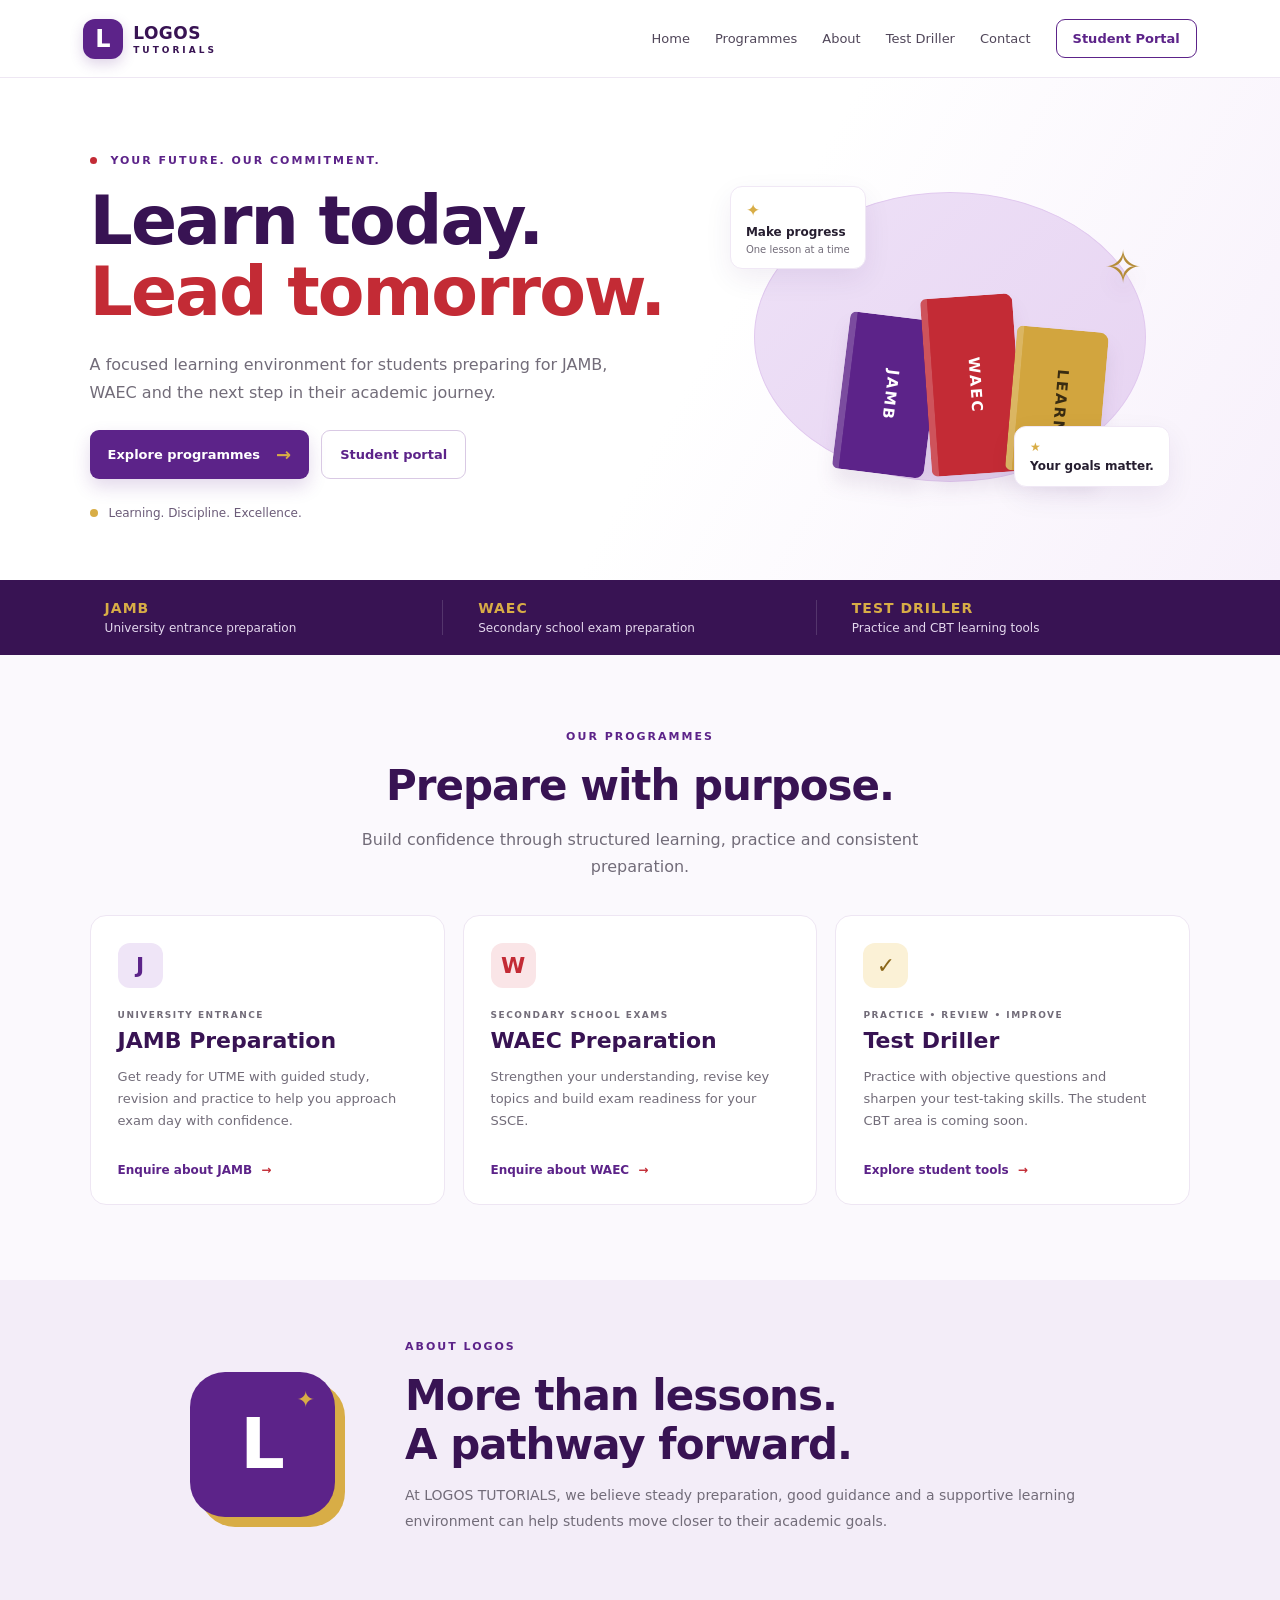
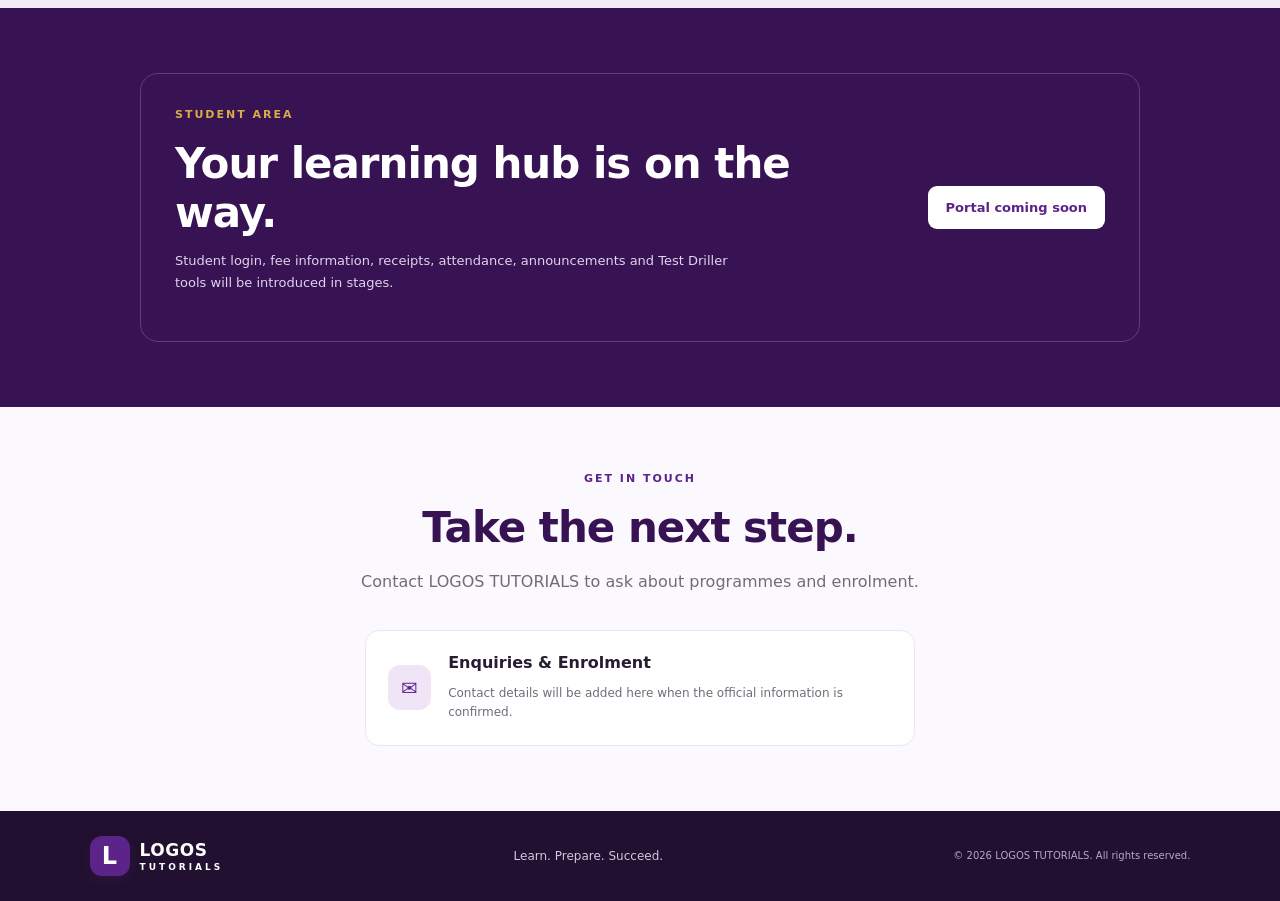
==== index.html @ 43d0f409 "Add files via upload" ====
<!doctype html>
<html lang="en">
<head>
  <meta charset="utf-8">
  <meta name="viewport" content="width=device-width, initial-scale=1">
  <meta name="description" content="LOGOS Tutorials — JAMB and WAEC preparation, student learning resources and test practice.">
  <title>LOGOS TUTORIALS | Learn. Prepare. Succeed.</title>
  <link rel="stylesheet" href="styles.css">
</head>
<body>
  <header class="header">
    <a class="brand" href="#home" aria-label="LOGOS Tutorials home"><span class="brand-mark">L</span><span>LOGOS <small>TUTORIALS</small></span></a>
    <button class="menu-toggle" aria-expanded="false" aria-controls="nav" aria-label="Toggle navigation">☰</button>
    <nav id="nav" class="nav">
      <a href="#home">Home</a><a href="#programmes">Programmes</a><a href="#about">About</a><a href="#driller">Test Driller</a><a href="#contact">Contact</a>
      <a class="nav-login" href="#portal">Student Portal</a>
    </nav>
  </header>
  <main>
    <section class="hero" id="home">
      <div class="hero-copy">
        <p class="eyebrow"><span></span> YOUR FUTURE. OUR COMMITMENT.</p>
        <h1>Learn today.<br><span>Lead tomorrow.</span></h1>
        <p class="lead">A focused learning environment for students preparing for JAMB, WAEC and the next step in their academic journey.</p>
        <div class="hero-actions"><a class="button primary" href="#programmes">Explore programmes <span>→</span></a><a class="button ghost" href="#portal">Student portal</a></div>
        <div class="hero-note"><span class="gold-dot"></span> Learning. Discipline. Excellence.</div>
      </div>
      <div class="hero-art" aria-label="Study and academic success illustration">
        <div class="art-circle"></div><div class="floating-card card-top"><span class="mini-icon">✦</span><b>Make progress</b><small>One lesson at a time</small></div>
        <div class="book-stack"><div class="book book-one">JAMB</div><div class="book book-two">WAEC</div><div class="book book-three">LEARN</div><div class="plant">✧</div></div>
        <div class="floating-card card-bottom"><span class="gold-star">★</span><b>Your goals matter.</b></div>
      </div>
    </section>
    <section class="quick-strip"><div><b>JAMB</b><span>University entrance preparation</span></div><div><b>WAEC</b><span>Secondary school exam preparation</span></div><div><b>TEST DRILLER</b><span>Practice and CBT learning tools</span></div></section>
    <section class="section" id="programmes">
      <div class="section-heading"><p class="eyebrow">OUR PROGRAMMES</p><h2>Prepare with purpose.</h2><p>Build confidence through structured learning, practice and consistent preparation.</p></div>
      <div class="programme-grid">
        <article class="programme jamb"><div class="programme-symbol">J</div><p class="tag">UNIVERSITY ENTRANCE</p><h3>JAMB Preparation</h3><p>Get ready for UTME with guided study, revision and practice to help you approach exam day with confidence.</p><a href="#contact">Enquire about JAMB <span>→</span></a></article>
        <article class="programme waec"><div class="programme-symbol">W</div><p class="tag">SECONDARY SCHOOL EXAMS</p><h3>WAEC Preparation</h3><p>Strengthen your understanding, revise key topics and build exam readiness for your SSCE.</p><a href="#contact">Enquire about WAEC <span>→</span></a></article>
        <article class="programme driller" id="driller"><div class="programme-symbol">✓</div><p class="tag">PRACTICE • REVIEW • IMPROVE</p><h3>Test Driller</h3><p>Practice with objective questions and sharpen your test-taking skills. The student CBT area is coming soon.</p><a href="#portal">Explore student tools <span>→</span></a></article>
      </div>
    </section>
    <section class="about-section" id="about"><div class="about-inner"><div class="about-badge">L<span>✦</span></div><div><p class="eyebrow">ABOUT LOGOS</p><h2>More than lessons.<br>A pathway forward.</h2><p>At LOGOS TUTORIALS, we believe steady preparation, good guidance and a supportive learning environment can help students move closer to their academic goals.</p></div></div></section>
    <section class="portal-section" id="portal"><div class="portal-box"><div><p class="eyebrow">STUDENT AREA</p><h2>Your learning hub is on the way.</h2><p>Student login, fee information, receipts, attendance, announcements and Test Driller tools will be introduced in stages.</p></div><a class="button light" href="#contact">Portal coming soon</a></div></section>
    <section class="contact-section" id="contact"><div class="section-heading"><p class="eyebrow">GET IN TOUCH</p><h2>Take the next step.</h2><p>Contact LOGOS TUTORIALS to ask about programmes and enrolment.</p></div><div class="contact-card"><div class="contact-icon">✉</div><div><b>Enquiries & Enrolment</b><p>Contact details will be added here when the official information is confirmed.</p></div></div></section>
  </main>
  <footer><a class="brand footer-brand" href="#home"><span class="brand-mark">L</span><span>LOGOS <small>TUTORIALS</small></span></a><p>Learn. Prepare. Succeed.</p><small>© <span id="year"></span> LOGOS TUTORIALS. All rights reserved.</small></footer>
  <script src="script.js"></script>
</body>
</html>
---- styles.css ----
:root{--purple:#5c2389;--purple-dark:#381353;--purple-light:#efe5f7;--gold:#d8ad46;--red:#c32b35;--ink:#261e30;--muted:#726c79;--white:#fff;--bg:#fbf9fd}*{box-sizing:border-box}html{scroll-behavior:smooth}body{margin:0;font-family:Inter,ui-sans-serif,system-ui,-apple-system,"Segoe UI",sans-serif;color:var(--ink);background:var(--bg)}a{color:inherit;text-decoration:none}.header{height:auto;min-height:78px;padding:14px 6.5%;display:flex;align-items:center;justify-content:space-between;background:#fff;border-bottom:1px solid #eee7f3;position:sticky;top:0;z-index:20}.brand{display:flex;align-items:center;gap:10px;font-weight:900;letter-spacing:.5px;color:var(--purple-dark);font-size:17px}.brand small{display:block;font-size:9px;letter-spacing:3px;margin-top:2px}.brand-mark{display:grid;place-items:center;width:40px;height:40px;background:var(--purple);color:white;border-radius:12px;font-weight:900;font-size:24px;box-shadow:0 5px 14px #5c238933}.nav{display:flex;align-items:center;gap:25px;font-size:13px;color:#51475a}.nav a:hover{color:var(--purple)}.nav-login{border:1px solid var(--purple);padding:11px 16px;border-radius:9px;color:var(--purple);font-weight:700}.menu-toggle{display:none;border:0;background:transparent;font-size:24px;color:var(--purple)}.hero{padding:76px 7% 60px;display:grid;grid-template-columns:1.1fr .9fr;align-items:center;gap:32px;min-height:470px;background:linear-gradient(120deg,#fff 55%,#f7f0fb)}.eyebrow{font-size:11px;font-weight:800;letter-spacing:2px;color:var(--purple);margin:0 0 18px}.eyebrow span{display:inline-block;width:7px;height:7px;border-radius:50%;background:var(--red);margin-right:8px}.hero h1{font-size:clamp(42px,6vw,68px);line-height:1.05;letter-spacing:-2px;margin:0;color:var(--purple-dark)}.hero h1 span{color:var(--red)}.lead{max-width:520px;color:var(--muted);line-height:1.75;font-size:16px;margin:23px 0}.hero-actions{display:flex;gap:12px;flex-wrap:wrap}.button{display:inline-flex;align-items:center;gap:16px;padding:14px 18px;border-radius:9px;font-size:13px;font-weight:800}.primary{background:var(--purple);color:#fff;box-shadow:0 8px 18px #5c23892c}.primary span{color:var(--gold);font-size:18px}.ghost{border:1px solid #d9c9e4;color:var(--purple)}.hero-note{margin-top:27px;font-size:12px;color:#6b5b78}.gold-dot{width:8px;height:8px;background:var(--gold);display:inline-block;border-radius:50%;margin-right:7px}.hero-art{height:330px;position:relative;max-width:440px;width:100%;margin:auto}.art-circle{position:absolute;inset:20px 24px 20px 24px;border-radius:50%;background:linear-gradient(135deg,#eee1f7,#e7d4f2);border:1px solid #e1c9ef}.book-stack{position:absolute;left:24%;right:14%;bottom:28px;height:190px;display:flex;align-items:end;justify-content:center;filter:drop-shadow(0 14px 9px #46205b18)}.book{height:158px;width:92px;border-radius:6px 9px 9px 6px;display:flex;align-items:center;justify-content:center;writing-mode:vertical-rl;transform:rotate(7deg);font-size:15px;font-weight:900;letter-spacing:2px;color:white;border-left:7px solid #ffffff30}.book-one{background:var(--purple);margin-right:-7px}.book-two{background:var(--red);height:178px;transform:rotate(-4deg);margin-right:-7px}.book-three{background:#d2a53e;color:#382b11;height:145px;transform:rotate(5deg)}.plant{font-size:46px;color:#b58c38;position:absolute;right:-34px;top:-44px;writing-mode:horizontal-tb}.floating-card{position:absolute;background:white;border:1px solid #f0e8f5;border-radius:12px;padding:13px 15px;box-shadow:0 10px 28px #3d155f12;font-size:12px;display:grid;gap:5px}.floating-card small{color:var(--muted)}.card-top{top:14px;left:0}.mini-icon{color:var(--gold);font-size:17px}.card-bottom{right:0;bottom:15px}.gold-star{color:var(--gold)}.quick-strip{display:grid;grid-template-columns:repeat(3,1fr);padding:20px 7%;background:var(--purple-dark);color:#fff;gap:20px}.quick-strip div{display:grid;gap:5px;border-right:1px solid #ffffff25;padding-left:15px}.quick-strip div:last-child{border:0}.quick-strip b{font-size:14px;color:var(--gold);letter-spacing:1px}.quick-strip span{font-size:12px;color:#e4d8ee}.section{padding:75px 7%}.section-heading{text-align:center;max-width:650px;margin:0 auto 35px}.section-heading h2,.about-inner h2,.portal-box h2{font-size:clamp(28px,4vw,42px);letter-spacing:-1px;color:var(--purple-dark);margin:0 0 13px}.section-heading>p:last-child{color:var(--muted);line-height:1.7}.programme-grid{display:grid;grid-template-columns:repeat(3,1fr);gap:18px}.programme{padding:27px;border-radius:16px;background:#fff;border:1px solid #eee6f3;min-height:285px;display:flex;flex-direction:column}.programme-symbol{width:45px;height:45px;border-radius:12px;display:grid;place-items:center;background:var(--purple-light);color:var(--purple);font-weight:900;font-size:22px}.waec .programme-symbol{background:#fae5e7;color:var(--red)}.driller .programme-symbol{background:#fbf1d6;color:#8b6618}.tag{font-size:9px;font-weight:900;letter-spacing:1.5px;color:var(--muted);margin:22px 0 8px}.programme h3{margin:0;font-size:22px;color:var(--purple-dark)}.programme>p:not(.tag){font-size:13px;color:var(--muted);line-height:1.7}.programme>a{margin-top:auto;color:var(--purple);font-weight:800;font-size:12px;padding-top:18px}.programme>a span{color:var(--red);margin-left:5px}.about-section{background:#f3edf8;padding:60px 7%}.about-inner{max-width:900px;margin:auto;display:grid;grid-template-columns:180px 1fr;gap:35px;align-items:center}.about-badge{width:145px;height:145px;border-radius:35px;background:var(--purple);color:#fff;font-size:70px;font-weight:900;display:grid;place-items:center;position:relative;box-shadow:10px 10px 0 #d8ad46}.about-badge span{position:absolute;font-size:22px;color:var(--gold);right:20px;top:15px}.about-inner p:not(.eyebrow){color:var(--muted);line-height:1.8;font-size:14px}.portal-section{padding:65px 7%;background:var(--purple-dark)}.portal-box{max-width:1000px;margin:auto;border:1px solid #ffffff30;border-radius:18px;padding:34px;display:flex;align-items:center;justify-content:space-between;gap:25px;color:white}.portal-box h2{color:white}.portal-box p:not(.eyebrow){max-width:560px;color:#e0d3eb;line-height:1.7;font-size:13px}.portal-box .eyebrow{color:var(--gold)}.light{background:white;color:var(--purple);white-space:nowrap}.contact-section{padding:65px 7%}.contact-card{max-width:550px;margin:auto;border:1px solid #eee4f3;background:#fff;border-radius:14px;padding:22px;display:flex;gap:17px;align-items:center}.contact-icon{width:45px;height:45px;border-radius:12px;background:var(--purple-light);color:var(--purple);display:grid;place-items:center;font-size:20px}.contact-card p{color:var(--muted);font-size:12px;line-height:1.6;margin-bottom:0}footer{padding:25px 7%;background:#21102f;color:#fff;display:flex;align-items:center;justify-content:space-between;gap:15px;flex-wrap:wrap}.footer-brand{color:white}footer p{color:#d5c6e2;font-size:12px}footer>small{color:#b8a8c7;font-size:10px}
@media(max-width:800px){.header{padding:12px 5%}.menu-toggle{display:block}.nav{display:none;position:absolute;top:68px;left:0;right:0;background:white;padding:18px 5%;border-top:1px solid #eee;box-shadow:0 10px 20px #25103310;flex-direction:column;align-items:stretch;gap:17px}.nav.open{display:flex}.nav-login{text-align:center}.hero{padding:50px 6% 40px;grid-template-columns:1fr;gap:15px}.hero-art{height:285px;max-width:390px}.hero h1{font-size:52px}.quick-strip{padding:20px 5%;grid-template-columns:1fr;gap:14px}.quick-strip div{border-right:0;border-bottom:1px solid #ffffff25;padding:0 0 12px}.quick-strip div:last-child{padding-bottom:0}.section{padding:55px 5%}.programme-grid{grid-template-columns:1fr}.programme{min-height:240px}.about-inner{grid-template-columns:1fr;gap:24px}.about-badge{width:105px;height:105px;font-size:52px}.portal-box{padding:25px;align-items:flex-start;flex-direction:column}.contact-section{padding:55px 5%}footer{padding:25px 5%;}}
@media(min-width:801px) and (max-width:1050px){.nav{gap:14px}.hero{padding-left:5%;padding-right:5%}.programme-grid{gap:12px}.programme{padding:22px}}
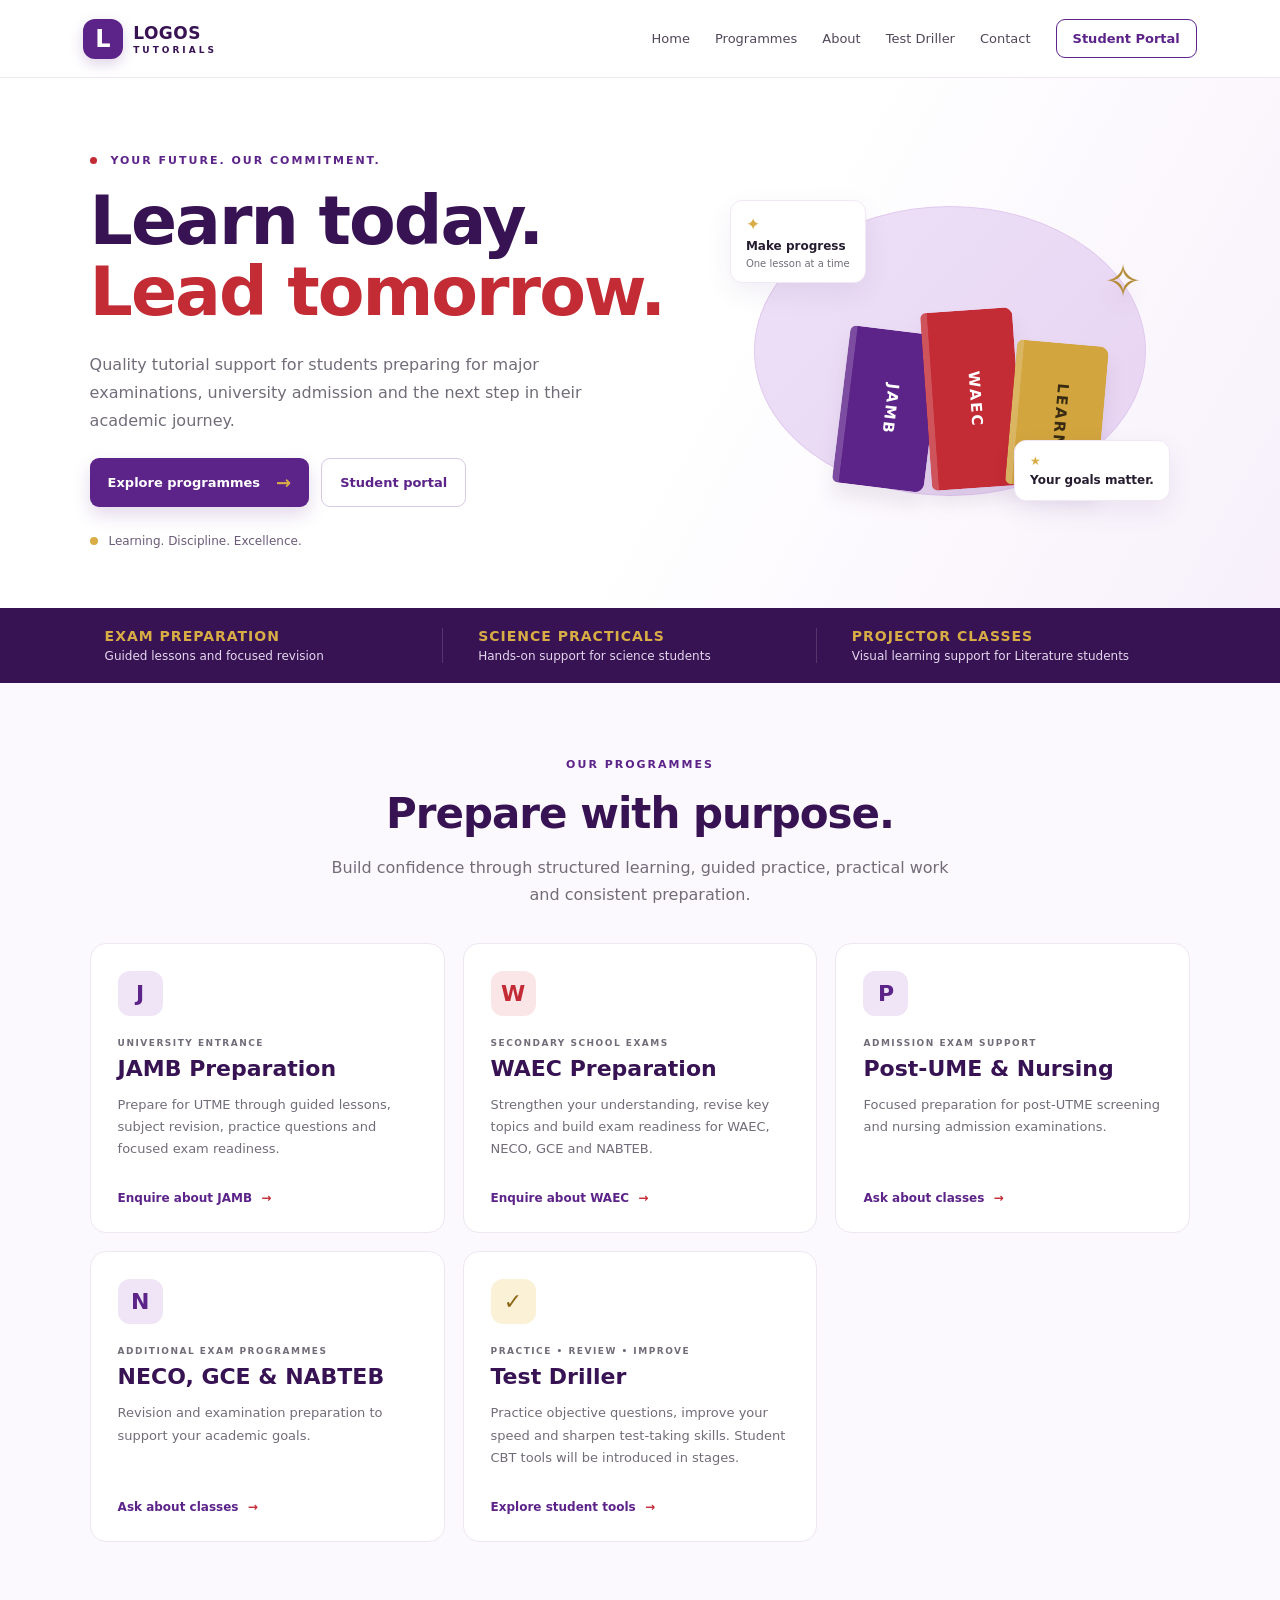
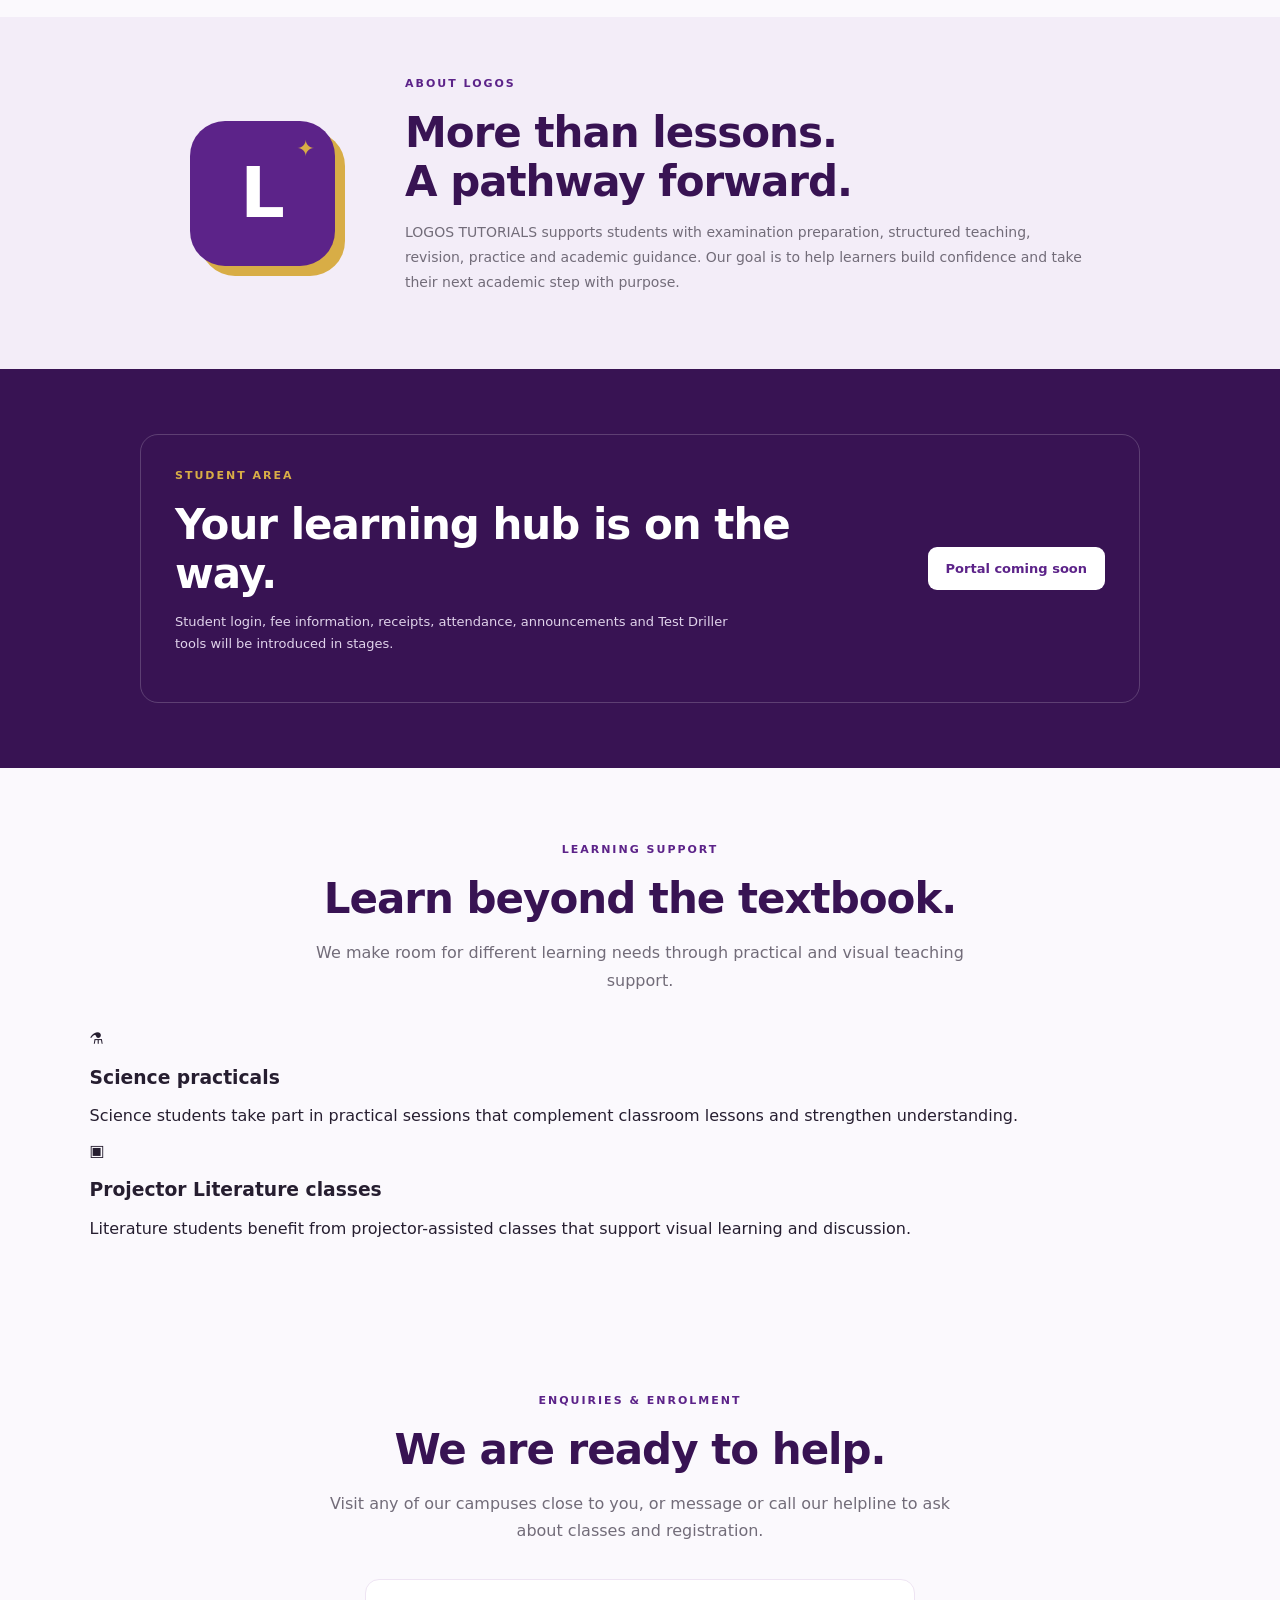
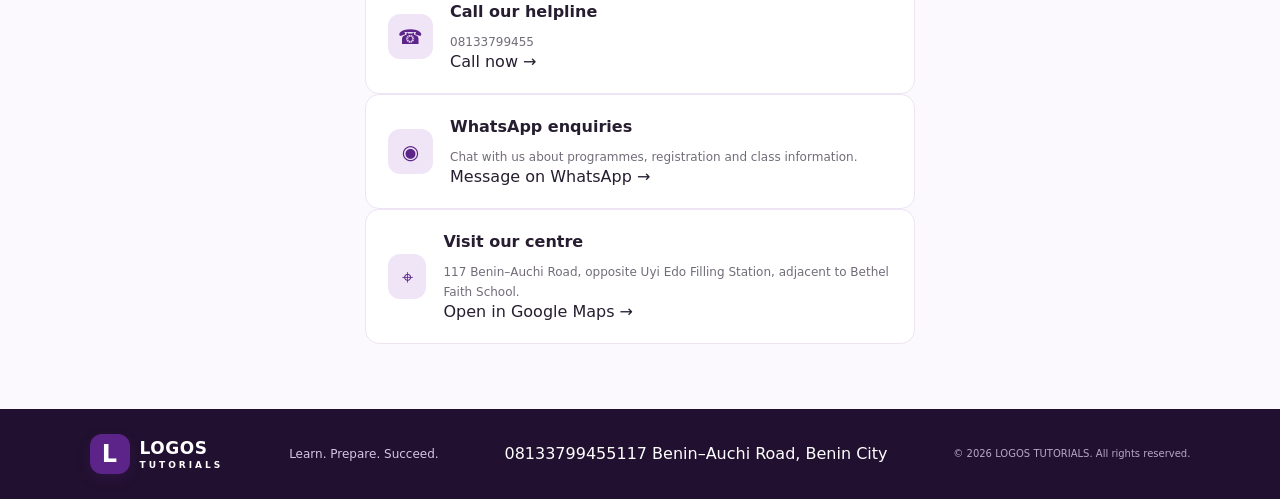
==== commit ba529672: "Add files via upload" ====
--- a/index.html
+++ b/index.html
@@ -21,7 +21,7 @@
       <div class="hero-copy">
         <p class="eyebrow"><span></span> YOUR FUTURE. OUR COMMITMENT.</p>
         <h1>Learn today.<br><span>Lead tomorrow.</span></h1>
-        <p class="lead">A focused learning environment for students preparing for JAMB, WAEC and the next step in their academic journey.</p>
+        <p class="lead">Quality tutorial support for students preparing for major examinations, university admission and the next step in their academic journey.</p>
         <div class="hero-actions"><a class="button primary" href="#programmes">Explore programmes <span>→</span></a><a class="button ghost" href="#portal">Student portal</a></div>
         <div class="hero-note"><span class="gold-dot"></span> Learning. Discipline. Excellence.</div>
       </div>
@@ -31,20 +31,21 @@
         <div class="floating-card card-bottom"><span class="gold-star">★</span><b>Your goals matter.</b></div>
       </div>
     </section>
-    <section class="quick-strip"><div><b>JAMB</b><span>University entrance preparation</span></div><div><b>WAEC</b><span>Secondary school exam preparation</span></div><div><b>TEST DRILLER</b><span>Practice and CBT learning tools</span></div></section>
+    <section class="quick-strip"><div><b>EXAM PREPARATION</b><span>Guided lessons and focused revision</span></div><div><b>SCIENCE PRACTICALS</b><span>Hands-on support for science students</span></div><div><b>PROJECTOR CLASSES</b><span>Visual learning support for Literature students</span></div></section>
     <section class="section" id="programmes">
-      <div class="section-heading"><p class="eyebrow">OUR PROGRAMMES</p><h2>Prepare with purpose.</h2><p>Build confidence through structured learning, practice and consistent preparation.</p></div>
+      <div class="section-heading"><p class="eyebrow">OUR PROGRAMMES</p><h2>Prepare with purpose.</h2><p>Build confidence through structured learning, guided practice, practical work and consistent preparation.</p></div>
       <div class="programme-grid">
-        <article class="programme jamb"><div class="programme-symbol">J</div><p class="tag">UNIVERSITY ENTRANCE</p><h3>JAMB Preparation</h3><p>Get ready for UTME with guided study, revision and practice to help you approach exam day with confidence.</p><a href="#contact">Enquire about JAMB <span>→</span></a></article>
-        <article class="programme waec"><div class="programme-symbol">W</div><p class="tag">SECONDARY SCHOOL EXAMS</p><h3>WAEC Preparation</h3><p>Strengthen your understanding, revise key topics and build exam readiness for your SSCE.</p><a href="#contact">Enquire about WAEC <span>→</span></a></article>
-        <article class="programme driller" id="driller"><div class="programme-symbol">✓</div><p class="tag">PRACTICE • REVIEW • IMPROVE</p><h3>Test Driller</h3><p>Practice with objective questions and sharpen your test-taking skills. The student CBT area is coming soon.</p><a href="#portal">Explore student tools <span>→</span></a></article>
+        <article class="programme jamb"><div class="programme-symbol">J</div><p class="tag">UNIVERSITY ENTRANCE</p><h3>JAMB Preparation</h3><p>Prepare for UTME through guided lessons, subject revision, practice questions and focused exam readiness.</p><a href="#contact">Enquire about JAMB <span>→</span></a></article>
+        <article class="programme waec"><div class="programme-symbol">W</div><p class="tag">SECONDARY SCHOOL EXAMS</p><h3>WAEC Preparation</h3><p>Strengthen your understanding, revise key topics and build exam readiness for WAEC, NECO, GCE and NABTEB.</p><a href="#contact">Enquire about WAEC <span>→</span></a></article><article class="programme"><div class="programme-symbol">P</div><p class="tag">ADMISSION EXAM SUPPORT</p><h3>Post-UME &amp; Nursing</h3><p>Focused preparation for post-UTME screening and nursing admission examinations.</p><a href="#contact">Ask about classes <span>→</span></a></article><article class="programme"><div class="programme-symbol">N</div><p class="tag">ADDITIONAL EXAM PROGRAMMES</p><h3>NECO, GCE &amp; NABTEB</h3><p>Revision and examination preparation to support your academic goals.</p><a href="#contact">Ask about classes <span>→</span></a></article>
+        <article class="programme driller" id="driller"><div class="programme-symbol">✓</div><p class="tag">PRACTICE • REVIEW • IMPROVE</p><h3>Test Driller</h3><p>Practice objective questions, improve your speed and sharpen test-taking skills. Student CBT tools will be introduced in stages.</p><a href="#portal">Explore student tools <span>→</span></a></article>
       </div>
     </section>
-    <section class="about-section" id="about"><div class="about-inner"><div class="about-badge">L<span>✦</span></div><div><p class="eyebrow">ABOUT LOGOS</p><h2>More than lessons.<br>A pathway forward.</h2><p>At LOGOS TUTORIALS, we believe steady preparation, good guidance and a supportive learning environment can help students move closer to their academic goals.</p></div></div></section>
+    <section class="about-section" id="about"><div class="about-inner"><div class="about-badge">L<span>✦</span></div><div><p class="eyebrow">ABOUT LOGOS</p><h2>More than lessons.<br>A pathway forward.</h2><p>LOGOS TUTORIALS supports students with examination preparation, structured teaching, revision, practice and academic guidance. Our goal is to help learners build confidence and take their next academic step with purpose.</p></div></div></section>
     <section class="portal-section" id="portal"><div class="portal-box"><div><p class="eyebrow">STUDENT AREA</p><h2>Your learning hub is on the way.</h2><p>Student login, fee information, receipts, attendance, announcements and Test Driller tools will be introduced in stages.</p></div><a class="button light" href="#contact">Portal coming soon</a></div></section>
-    <section class="contact-section" id="contact"><div class="section-heading"><p class="eyebrow">GET IN TOUCH</p><h2>Take the next step.</h2><p>Contact LOGOS TUTORIALS to ask about programmes and enrolment.</p></div><div class="contact-card"><div class="contact-icon">✉</div><div><b>Enquiries & Enrolment</b><p>Contact details will be added here when the official information is confirmed.</p></div></div></section>
+    <section class="learning-support section" id="support"><div class="section-heading"><p class="eyebrow">LEARNING SUPPORT</p><h2>Learn beyond the textbook.</h2><p>We make room for different learning needs through practical and visual teaching support.</p></div><div class="support-grid"><article><span class="support-icon">⚗</span><h3>Science practicals</h3><p>Science students take part in practical sessions that complement classroom lessons and strengthen understanding.</p></article><article><span class="support-icon">▣</span><h3>Projector Literature classes</h3><p>Literature students benefit from projector-assisted classes that support visual learning and discussion.</p></article></div></section>
+<section class="contact-section" id="contact"><div class="section-heading"><p class="eyebrow">ENQUIRIES &amp; ENROLMENT</p><h2>We are ready to help.</h2><p>Visit any of our campuses close to you, or message or call our helpline to ask about classes and registration.</p></div><div class="contact-grid"><article class="contact-card"><div class="contact-icon">☎</div><div><b>Call our helpline</b><p><a href="tel:+2348133799455">08133799455</a></p><a class="contact-action" href="tel:+2348133799455">Call now →</a></div></article><article class="contact-card"><div class="contact-icon">◉</div><div><b>WhatsApp enquiries</b><p>Chat with us about programmes, registration and class information.</p><a class="contact-action" href="https://wa.me/2348133799455?text=Hello%20LOGOS%20TUTORIALS%2C%20I%20would%20like%20to%20make%20an%20enquiry." target="_blank" rel="noopener">Message on WhatsApp →</a></div></article><article class="contact-card address-card"><div class="contact-icon">⌖</div><div><b>Visit our centre</b><p>117 Benin–Auchi Road, opposite Uyi Edo Filling Station, adjacent to Bethel Faith School.</p><a class="contact-action" href="https://www.google.com/maps/search/?api=1&amp;query=117+Benin+Auchi+Road+opposite+Uyi+Edo+Filling+Station+adjacent+Bethel+Faith+School" target="_blank" rel="noopener">Open in Google Maps →</a></div></article></div></section>
   </main>
-  <footer><a class="brand footer-brand" href="#home"><span class="brand-mark">L</span><span>LOGOS <small>TUTORIALS</small></span></a><p>Learn. Prepare. Succeed.</p><small>© <span id="year"></span> LOGOS TUTORIALS. All rights reserved.</small></footer>
+  <footer><a class="brand footer-brand" href="#home"><span class="brand-mark">L</span><span>LOGOS <small>TUTORIALS</small></span></a><p>Learn. Prepare. Succeed.</p><div class="footer-contact"><a href="tel:+2348133799455">08133799455</a><span>117 Benin–Auchi Road, Benin City</span></div><small>© <span id="year"></span> LOGOS TUTORIALS. All rights reserved.</small></footer>
   <script src="script.js"></script>
 </body>
 </html>
--- a/styles.css
+++ b/styles.css
@@ -1,3 +1,20 @@
 :root{--purple:#5c2389;--purple-dark:#381353;--purple-light:#efe5f7;--gold:#d8ad46;--red:#c32b35;--ink:#261e30;--muted:#726c79;--white:#fff;--bg:#fbf9fd}*{box-sizing:border-box}html{scroll-behavior:smooth}body{margin:0;font-family:Inter,ui-sans-serif,system-ui,-apple-system,"Segoe UI",sans-serif;color:var(--ink);background:var(--bg)}a{color:inherit;text-decoration:none}.header{height:auto;min-height:78px;padding:14px 6.5%;display:flex;align-items:center;justify-content:space-between;background:#fff;border-bottom:1px solid #eee7f3;position:sticky;top:0;z-index:20}.brand{display:flex;align-items:center;gap:10px;font-weight:900;letter-spacing:.5px;color:var(--purple-dark);font-size:17px}.brand small{display:block;font-size:9px;letter-spacing:3px;margin-top:2px}.brand-mark{display:grid;place-items:center;width:40px;height:40px;background:var(--purple);color:white;border-radius:12px;font-weight:900;font-size:24px;box-shadow:0 5px 14px #5c238933}.nav{display:flex;align-items:center;gap:25px;font-size:13px;color:#51475a}.nav a:hover{color:var(--purple)}.nav-login{border:1px solid var(--purple);padding:11px 16px;border-radius:9px;color:var(--purple);font-weight:700}.menu-toggle{display:none;border:0;background:transparent;font-size:24px;color:var(--purple)}.hero{padding:76px 7% 60px;display:grid;grid-template-columns:1.1fr .9fr;align-items:center;gap:32px;min-height:470px;background:linear-gradient(120deg,#fff 55%,#f7f0fb)}.eyebrow{font-size:11px;font-weight:800;letter-spacing:2px;color:var(--purple);margin:0 0 18px}.eyebrow span{display:inline-block;width:7px;height:7px;border-radius:50%;background:var(--red);margin-right:8px}.hero h1{font-size:clamp(42px,6vw,68px);line-height:1.05;letter-spacing:-2px;margin:0;color:var(--purple-dark)}.hero h1 span{color:var(--red)}.lead{max-width:520px;color:var(--muted);line-height:1.75;font-size:16px;margin:23px 0}.hero-actions{display:flex;gap:12px;flex-wrap:wrap}.button{display:inline-flex;align-items:center;gap:16px;padding:14px 18px;border-radius:9px;font-size:13px;font-weight:800}.primary{background:var(--purple);color:#fff;box-shadow:0 8px 18px #5c23892c}.primary span{color:var(--gold);font-size:18px}.ghost{border:1px solid #d9c9e4;color:var(--purple)}.hero-note{margin-top:27px;font-size:12px;color:#6b5b78}.gold-dot{width:8px;height:8px;background:var(--gold);display:inline-block;border-radius:50%;margin-right:7px}.hero-art{height:330px;position:relative;max-width:440px;width:100%;margin:auto}.art-circle{position:absolute;inset:20px 24px 20px 24px;border-radius:50%;background:linear-gradient(135deg,#eee1f7,#e7d4f2);border:1px solid #e1c9ef}.book-stack{position:absolute;left:24%;right:14%;bottom:28px;height:190px;display:flex;align-items:end;justify-content:center;filter:drop-shadow(0 14px 9px #46205b18)}.book{height:158px;width:92px;border-radius:6px 9px 9px 6px;display:flex;align-items:center;justify-content:center;writing-mode:vertical-rl;transform:rotate(7deg);font-size:15px;font-weight:900;letter-spacing:2px;color:white;border-left:7px solid #ffffff30}.book-one{background:var(--purple);margin-right:-7px}.book-two{background:var(--red);height:178px;transform:rotate(-4deg);margin-right:-7px}.book-three{background:#d2a53e;color:#382b11;height:145px;transform:rotate(5deg)}.plant{font-size:46px;color:#b58c38;position:absolute;right:-34px;top:-44px;writing-mode:horizontal-tb}.floating-card{position:absolute;background:white;border:1px solid #f0e8f5;border-radius:12px;padding:13px 15px;box-shadow:0 10px 28px #3d155f12;font-size:12px;display:grid;gap:5px}.floating-card small{color:var(--muted)}.card-top{top:14px;left:0}.mini-icon{color:var(--gold);font-size:17px}.card-bottom{right:0;bottom:15px}.gold-star{color:var(--gold)}.quick-strip{display:grid;grid-template-columns:repeat(3,1fr);padding:20px 7%;background:var(--purple-dark);color:#fff;gap:20px}.quick-strip div{display:grid;gap:5px;border-right:1px solid #ffffff25;padding-left:15px}.quick-strip div:last-child{border:0}.quick-strip b{font-size:14px;color:var(--gold);letter-spacing:1px}.quick-strip span{font-size:12px;color:#e4d8ee}.section{padding:75px 7%}.section-heading{text-align:center;max-width:650px;margin:0 auto 35px}.section-heading h2,.about-inner h2,.portal-box h2{font-size:clamp(28px,4vw,42px);letter-spacing:-1px;color:var(--purple-dark);margin:0 0 13px}.section-heading>p:last-child{color:var(--muted);line-height:1.7}.programme-grid{display:grid;grid-template-columns:repeat(3,1fr);gap:18px}.programme{padding:27px;border-radius:16px;background:#fff;border:1px solid #eee6f3;min-height:285px;display:flex;flex-direction:column}.programme-symbol{width:45px;height:45px;border-radius:12px;display:grid;place-items:center;background:var(--purple-light);color:var(--purple);font-weight:900;font-size:22px}.waec .programme-symbol{background:#fae5e7;color:var(--red)}.driller .programme-symbol{background:#fbf1d6;color:#8b6618}.tag{font-size:9px;font-weight:900;letter-spacing:1.5px;color:var(--muted);margin:22px 0 8px}.programme h3{margin:0;font-size:22px;color:var(--purple-dark)}.programme>p:not(.tag){font-size:13px;color:var(--muted);line-height:1.7}.programme>a{margin-top:auto;color:var(--purple);font-weight:800;font-size:12px;padding-top:18px}.programme>a span{color:var(--red);margin-left:5px}.about-section{background:#f3edf8;padding:60px 7%}.about-inner{max-width:900px;margin:auto;display:grid;grid-template-columns:180px 1fr;gap:35px;align-items:center}.about-badge{width:145px;height:145px;border-radius:35px;background:var(--purple);color:#fff;font-size:70px;font-weight:900;display:grid;place-items:center;position:relative;box-shadow:10px 10px 0 #d8ad46}.about-badge span{position:absolute;font-size:22px;color:var(--gold);right:20px;top:15px}.about-inner p:not(.eyebrow){color:var(--muted);line-height:1.8;font-size:14px}.portal-section{padding:65px 7%;background:var(--purple-dark)}.portal-box{max-width:1000px;margin:auto;border:1px solid #ffffff30;border-radius:18px;padding:34px;display:flex;align-items:center;justify-content:space-between;gap:25px;color:white}.portal-box h2{color:white}.portal-box p:not(.eyebrow){max-width:560px;color:#e0d3eb;line-height:1.7;font-size:13px}.portal-box .eyebrow{color:var(--gold)}.light{background:white;color:var(--purple);white-space:nowrap}.contact-section{padding:65px 7%}.contact-card{max-width:550px;margin:auto;border:1px solid #eee4f3;background:#fff;border-radius:14px;padding:22px;display:flex;gap:17px;align-items:center}.contact-icon{width:45px;height:45px;border-radius:12px;background:var(--purple-light);color:var(--purple);display:grid;place-items:center;font-size:20px}.contact-card p{color:var(--muted);font-size:12px;line-height:1.6;margin-bottom:0}footer{padding:25px 7%;background:#21102f;color:#fff;display:flex;align-items:center;justify-content:space-between;gap:15px;flex-wrap:wrap}.footer-brand{color:white}footer p{color:#d5c6e2;font-size:12px}footer>small{color:#b8a8c7;font-size:10px}
 @media(max-width:800px){.header{padding:12px 5%}.menu-toggle{display:block}.nav{display:none;position:absolute;top:68px;left:0;right:0;background:white;padding:18px 5%;border-top:1px solid #eee;box-shadow:0 10px 20px #25103310;flex-direction:column;align-items:stretch;gap:17px}.nav.open{display:flex}.nav-login{text-align:center}.hero{padding:50px 6% 40px;grid-template-columns:1fr;gap:15px}.hero-art{height:285px;max-width:390px}.hero h1{font-size:52px}.quick-strip{padding:20px 5%;grid-template-columns:1fr;gap:14px}.quick-strip div{border-right:0;border-bottom:1px solid #ffffff25;padding:0 0 12px}.quick-strip div:last-child{padding-bottom:0}.section{padding:55px 5%}.programme-grid{grid-template-columns:1fr}.programme{min-height:240px}.about-inner{grid-template-columns:1fr;gap:24px}.about-badge{width:105px;height:105px;font-size:52px}.portal-box{padding:25px;align-items:flex-start;flex-direction:column}.contact-section{padding:55px 5%}footer{padding:25px 5%;}}
 @media(min-width:801px) and (max-width:1050px){.nav{gap:14px}.hero{padding-left:5%;padding-right:5%}.programme-grid{gap:12px}.programme{padding:22px}}
+
+/* Stage 1.1 expanded information */
+.programme-grid{grid-template-columns:repeat(auto-fit,minmax(245px,1fr)}
+.learning-support{background:#fff}
+.support-grid{display:grid;grid-template-columns:repeat(2,minmax(0,1fr));gap:18px;max-width:900px;margin:auto}
+.support-grid article{background:#fbf9fd;border:1px solid #eee6f3;border-radius:16px;padding:26px}
+.support-icon{display:grid;place-items:center;width:46px;height:46px;border-radius:12px;background:#f2e9f9;color:var(--purple);font-size:22px;font-weight:800}
+.support-grid h3{color:var(--purple-dark);margin:16px 0 8px}
+.support-grid p{color:var(--muted);font-size:14px;line-height:1.75;margin:0}
+.contact-grid{display:grid;grid-template-columns:repeat(auto-fit,minmax(245px,1fr));gap:16px;max-width:1000px;margin:auto}
+.contact-card{max-width:none;align-items:flex-start;min-height:150px}
+.contact-card a{color:var(--purple);font-weight:800}
+.contact-action{display:inline-block;margin-top:8px;font-size:12px}
+.address-card{grid-column:span 2}
+.footer-contact{display:flex;flex-direction:column;gap:5px;font-size:12px;color:#d5c6e2}
+.footer-contact a{color:#fff;font-weight:700}
+@media(max-width:600px){.support-grid{grid-template-columns:1fr}.address-card{grid-column:auto}.contact-card{padding:18px}.hero h1{letter-spacing:-1.5px}}
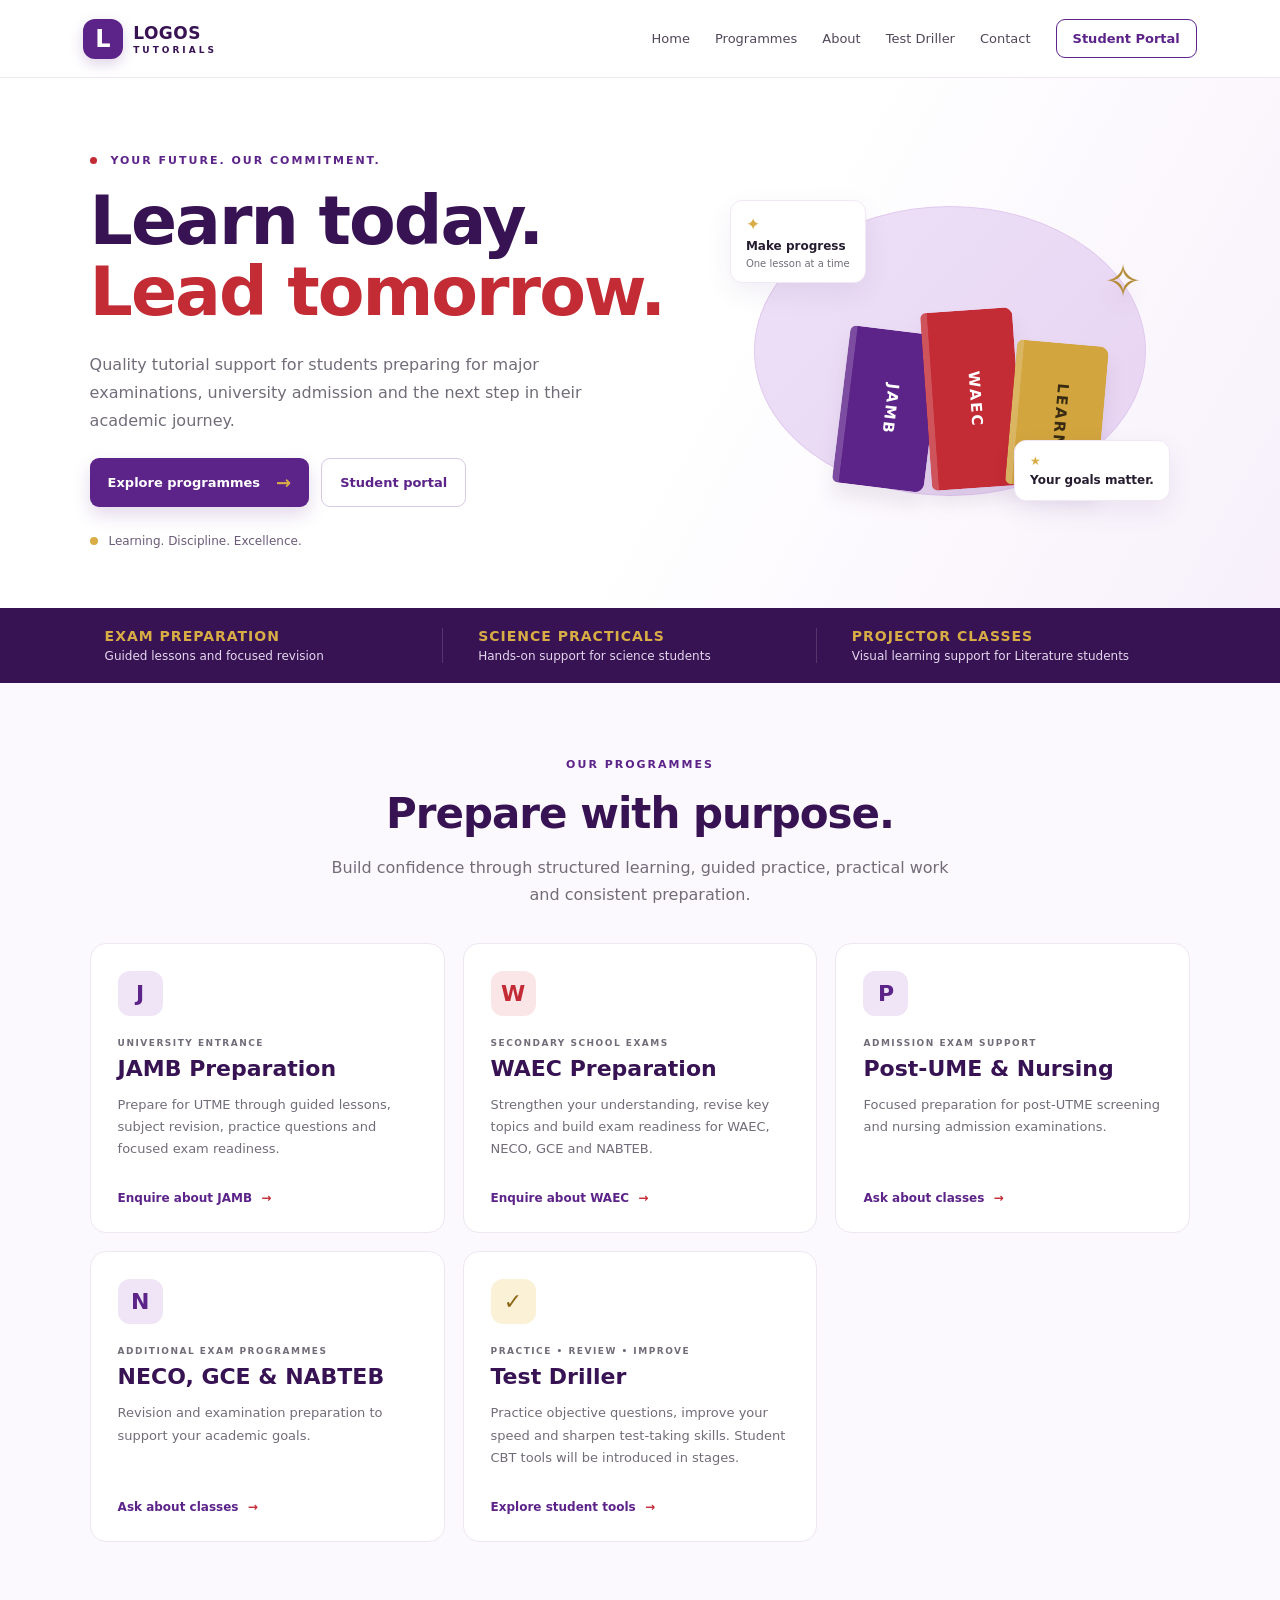
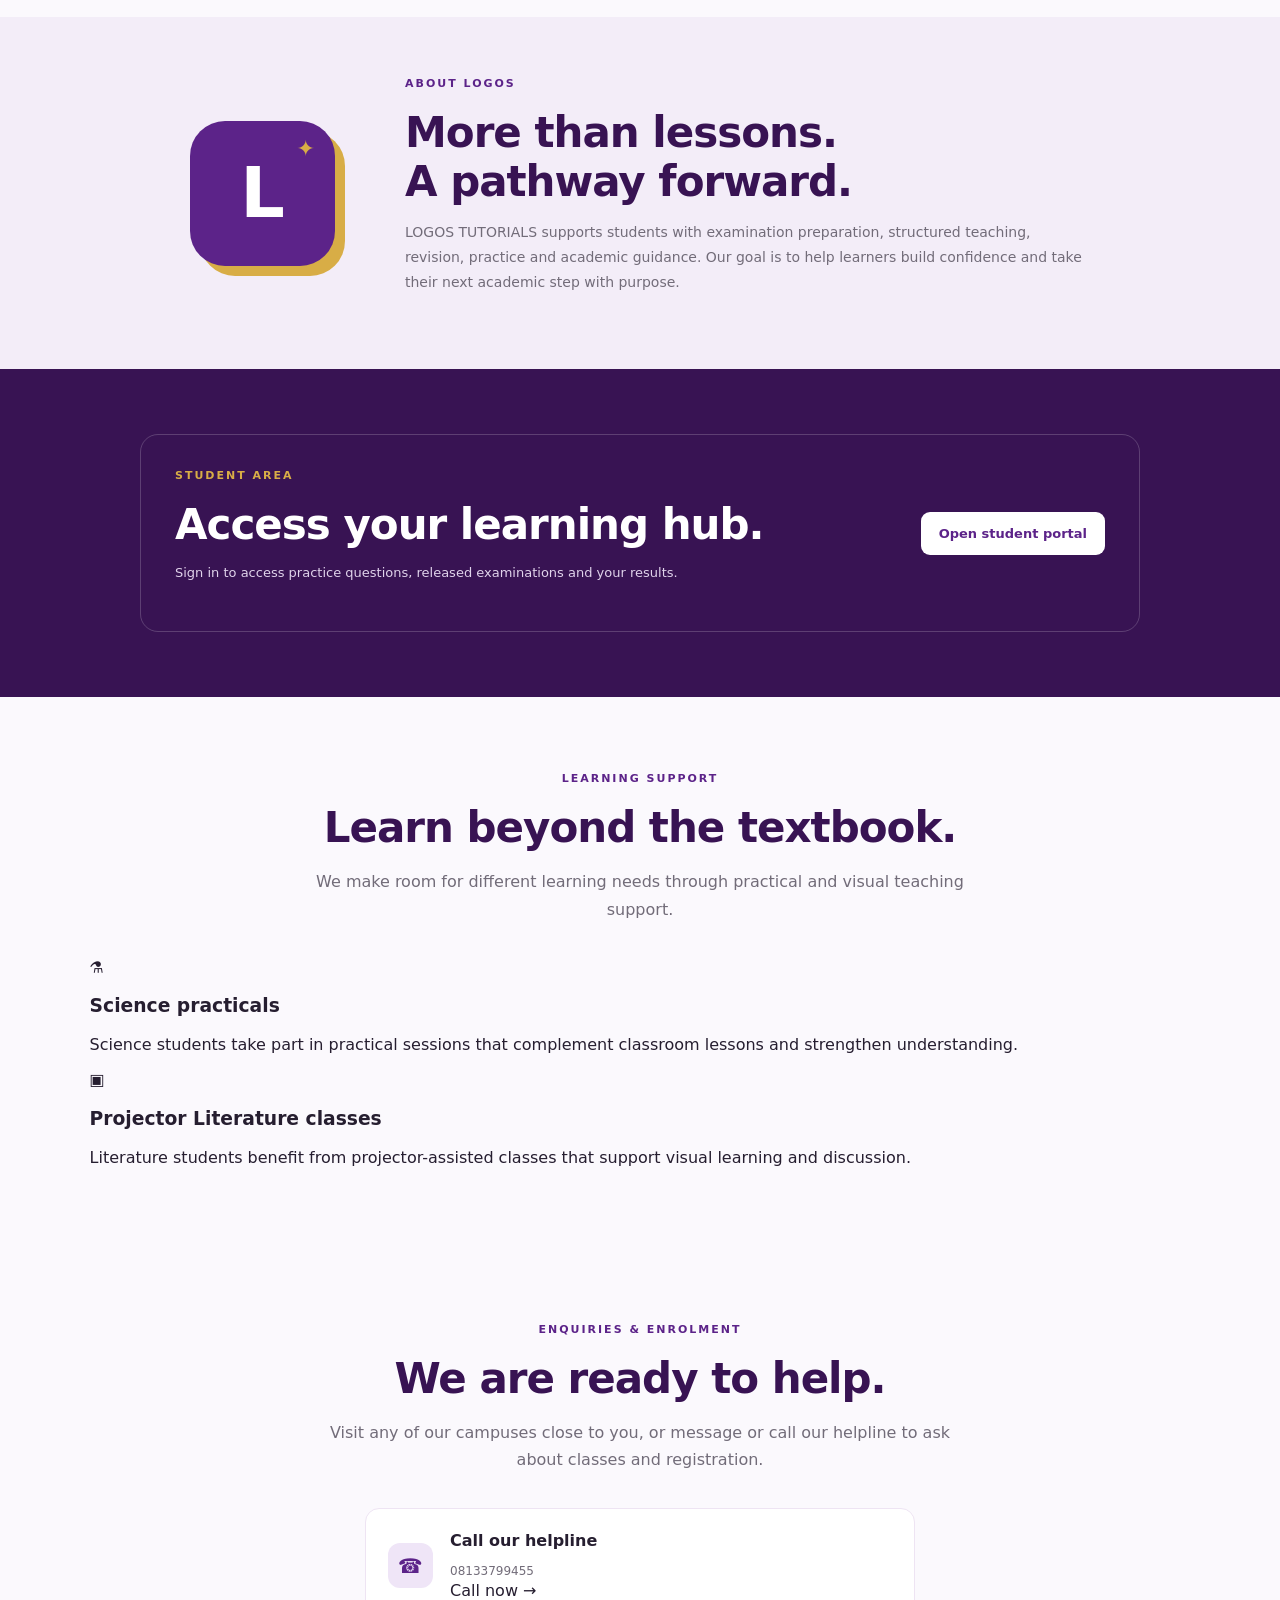
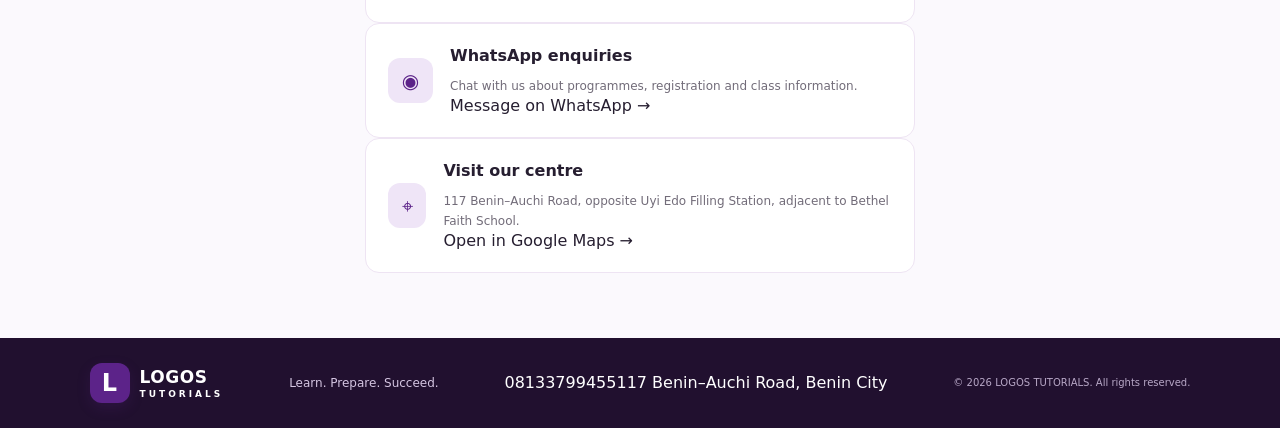
==== commit a3e2e1f1: "Connect landing page to student portal" ====
--- a/index.html
+++ b/index.html
@@ -13,7 +13,7 @@
     <button class="menu-toggle" aria-expanded="false" aria-controls="nav" aria-label="Toggle navigation">☰</button>
     <nav id="nav" class="nav">
       <a href="#home">Home</a><a href="#programmes">Programmes</a><a href="#about">About</a><a href="#driller">Test Driller</a><a href="#contact">Contact</a>
-      <a class="nav-login" href="#portal">Student Portal</a>
+      <a class="nav-login" href="student-portal.html">Student Portal</a>
     </nav>
   </header>
   <main>
@@ -22,7 +22,7 @@
         <p class="eyebrow"><span></span> YOUR FUTURE. OUR COMMITMENT.</p>
         <h1>Learn today.<br><span>Lead tomorrow.</span></h1>
         <p class="lead">Quality tutorial support for students preparing for major examinations, university admission and the next step in their academic journey.</p>
-        <div class="hero-actions"><a class="button primary" href="#programmes">Explore programmes <span>→</span></a><a class="button ghost" href="#portal">Student portal</a></div>
+        <div class="hero-actions"><a class="button primary" href="#programmes">Explore programmes <span>→</span></a><a class="button ghost" href="student-portal.html">Student portal</a></div>
         <div class="hero-note"><span class="gold-dot"></span> Learning. Discipline. Excellence.</div>
       </div>
       <div class="hero-art" aria-label="Study and academic success illustration">
@@ -41,7 +41,7 @@
       </div>
     </section>
     <section class="about-section" id="about"><div class="about-inner"><div class="about-badge">L<span>✦</span></div><div><p class="eyebrow">ABOUT LOGOS</p><h2>More than lessons.<br>A pathway forward.</h2><p>LOGOS TUTORIALS supports students with examination preparation, structured teaching, revision, practice and academic guidance. Our goal is to help learners build confidence and take their next academic step with purpose.</p></div></div></section>
-    <section class="portal-section" id="portal"><div class="portal-box"><div><p class="eyebrow">STUDENT AREA</p><h2>Your learning hub is on the way.</h2><p>Student login, fee information, receipts, attendance, announcements and Test Driller tools will be introduced in stages.</p></div><a class="button light" href="#contact">Portal coming soon</a></div></section>
+    <section class="portal-section" id="portal"><div class="portal-box"><div><p class="eyebrow">STUDENT AREA</p><h2>Access your learning hub.</h2><p>Sign in to access practice questions, released examinations and your results.</p></div><a class="button light" href="student-portal.html">Open student portal</a></div></section>
     <section class="learning-support section" id="support"><div class="section-heading"><p class="eyebrow">LEARNING SUPPORT</p><h2>Learn beyond the textbook.</h2><p>We make room for different learning needs through practical and visual teaching support.</p></div><div class="support-grid"><article><span class="support-icon">⚗</span><h3>Science practicals</h3><p>Science students take part in practical sessions that complement classroom lessons and strengthen understanding.</p></article><article><span class="support-icon">▣</span><h3>Projector Literature classes</h3><p>Literature students benefit from projector-assisted classes that support visual learning and discussion.</p></article></div></section>
 <section class="contact-section" id="contact"><div class="section-heading"><p class="eyebrow">ENQUIRIES &amp; ENROLMENT</p><h2>We are ready to help.</h2><p>Visit any of our campuses close to you, or message or call our helpline to ask about classes and registration.</p></div><div class="contact-grid"><article class="contact-card"><div class="contact-icon">☎</div><div><b>Call our helpline</b><p><a href="tel:+2348133799455">08133799455</a></p><a class="contact-action" href="tel:+2348133799455">Call now →</a></div></article><article class="contact-card"><div class="contact-icon">◉</div><div><b>WhatsApp enquiries</b><p>Chat with us about programmes, registration and class information.</p><a class="contact-action" href="https://wa.me/2348133799455?text=Hello%20LOGOS%20TUTORIALS%2C%20I%20would%20like%20to%20make%20an%20enquiry." target="_blank" rel="noopener">Message on WhatsApp →</a></div></article><article class="contact-card address-card"><div class="contact-icon">⌖</div><div><b>Visit our centre</b><p>117 Benin–Auchi Road, opposite Uyi Edo Filling Station, adjacent to Bethel Faith School.</p><a class="contact-action" href="https://www.google.com/maps/search/?api=1&amp;query=117+Benin+Auchi+Road+opposite+Uyi+Edo+Filling+Station+adjacent+Bethel+Faith+School" target="_blank" rel="noopener">Open in Google Maps →</a></div></article></div></section>
   </main>
